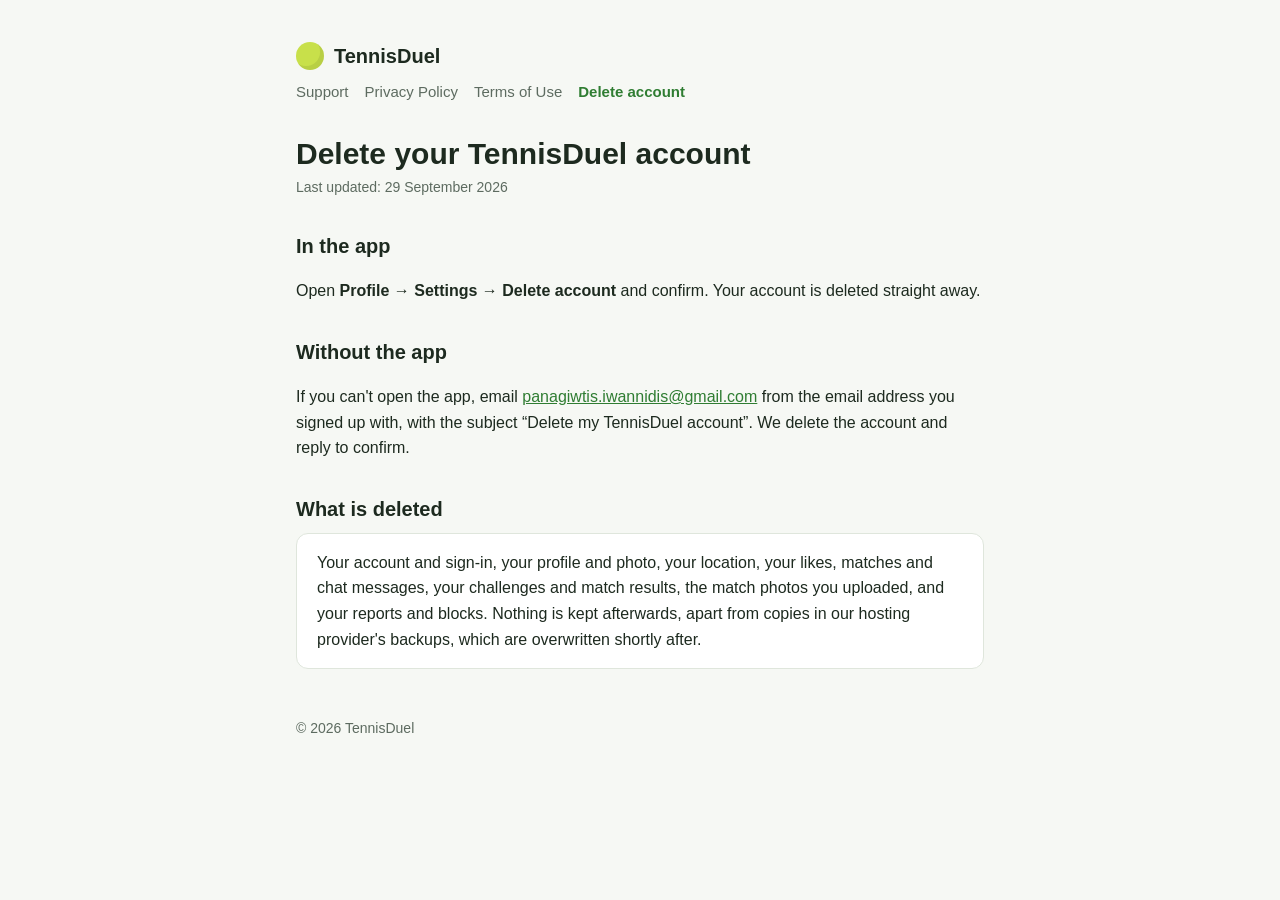
==== delete-account.html @ c59c2838 "Add an account deletion page for Google Play Play asks for a web page explaining how to delete an ac" ====
<!DOCTYPE html>
<html lang="en">
<head>
<meta charset="utf-8">
<meta name="viewport" content="width=device-width, initial-scale=1">
<title>Delete Your Account · TennisDuel</title>
<link rel="stylesheet" href="style.css">
</head>
<body>
<main>
<header><span class="ball"></span><a href="./">TennisDuel</a></header>
<nav>
  <a href="./">Support</a>
  <a href="privacy">Privacy Policy</a>
  <a href="terms">Terms of Use</a>
  <a href="delete-account" aria-current="page">Delete account</a>
</nav>

<h1>Delete your TennisDuel account</h1>
<p class="updated">Last updated: 29 September 2026</p>

<h2>In the app</h2>
<p>Open <strong>Profile → Settings → Delete account</strong> and confirm. Your
account is deleted straight away.</p>

<h2>Without the app</h2>
<p>If you can't open the app, email
<a href="mailto:panagiwtis.iwannidis@gmail.com?subject=Delete%20my%20TennisDuel%20account">panagiwtis.iwannidis@gmail.com</a>
from the email address you signed up with, with the subject
“Delete my TennisDuel account”. We delete the account and reply to confirm.</p>

<h2>What is deleted</h2>
<div class="card">
<p style="margin:0">Your account and sign-in, your profile and photo, your
location, your likes, matches and chat messages, your challenges and match
results, the match photos you uploaded, and your reports and blocks. Nothing is
kept afterwards, apart from copies in our hosting provider's backups, which are
overwritten shortly after.</p>
</div>

<footer>© 2026 TennisDuel</footer>
</main>
</body>
</html>
---- style.css ----
:root {
  --bg: #f6f8f4; --surface: #ffffff; --text: #1d2a1f; --muted: #5d6b60;
  --accent: #2f7d32; --rule: #dfe6dc;
}
@media (prefers-color-scheme: dark) {
  :root {
    --bg: #111612; --surface: #1a211b; --text: #e8efe7; --muted: #9aa89b;
    --accent: #7cc47f; --rule: #2a332b;
  }
}
* { box-sizing: border-box; }
body {
  margin: 0; background: var(--bg); color: var(--text);
  font: 16px/1.6 -apple-system, BlinkMacSystemFont, "Segoe UI", Roboto, sans-serif;
}
main { max-width: 720px; margin: 0 auto; padding: 40px 16px 64px; }
header { display: flex; align-items: center; gap: 10px; margin-bottom: 8px; }
header .ball { width: 28px; height: 28px; border-radius: 50%; background: #c8e04a;
  box-shadow: inset -4px -4px 0 rgba(0,0,0,.08); }
header a { color: var(--text); text-decoration: none; font-weight: 700; font-size: 20px; }
nav { display: flex; gap: 16px; flex-wrap: wrap; margin-bottom: 32px; font-size: 15px; }
nav a { color: var(--muted); text-decoration: none; }
nav a[aria-current] { color: var(--accent); font-weight: 600; }
h1 { font-size: 30px; line-height: 1.2; margin: 0 0 4px; }
h2 { font-size: 20px; margin: 32px 0 8px; }
.updated { color: var(--muted); margin: 0 0 24px; font-size: 14px; }
a { color: var(--accent); }
.card { background: var(--surface); border: 1px solid var(--rule); border-radius: 12px; padding: 16px 20px; }
table { width: 100%; border-collapse: collapse; font-size: 15px; }
th, td { text-align: left; vertical-align: top; padding: 8px 8px 8px 0; border-bottom: 1px solid var(--rule); }
th { font-weight: 600; }
footer { margin-top: 48px; color: var(--muted); font-size: 14px; }
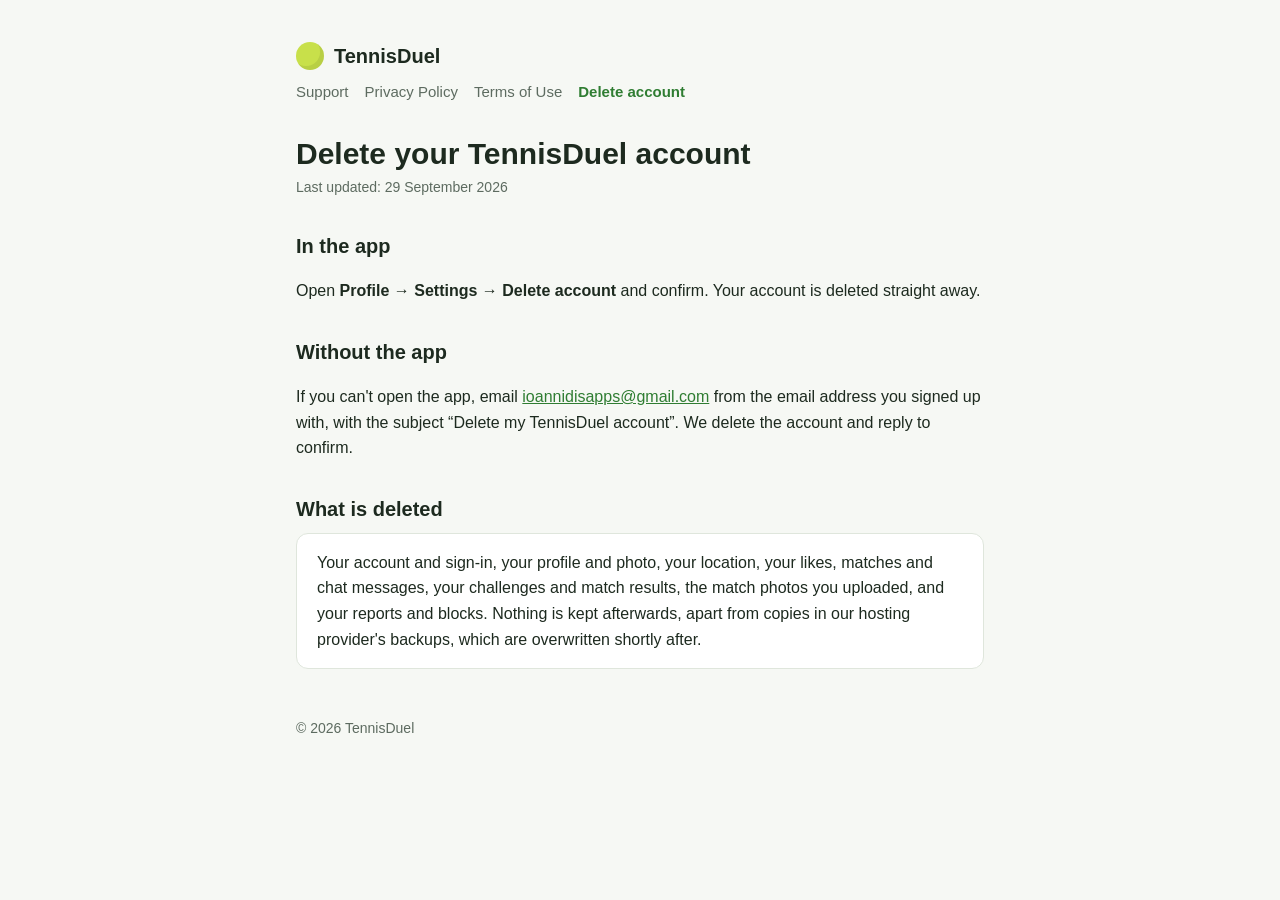
==== commit 1eb74497: "Use ioannidisapps@gmail.com as the contact address Co-Authored-By: Claude Opus 5.5 <noreply@anthropi" ====
--- a/delete-account.html
+++ b/delete-account.html
@@ -25,7 +25,7 @@
 
 <h2>Without the app</h2>
 <p>If you can't open the app, email
-<a href="mailto:panagiwtis.iwannidis@gmail.com?subject=Delete%20my%20TennisDuel%20account">panagiwtis.iwannidis@gmail.com</a>
+<a href="mailto:ioannidisapps@gmail.com?subject=Delete%20my%20TennisDuel%20account">ioannidisapps@gmail.com</a>
 from the email address you signed up with, with the subject
 “Delete my TennisDuel account”. We delete the account and reply to confirm.</p>
 
